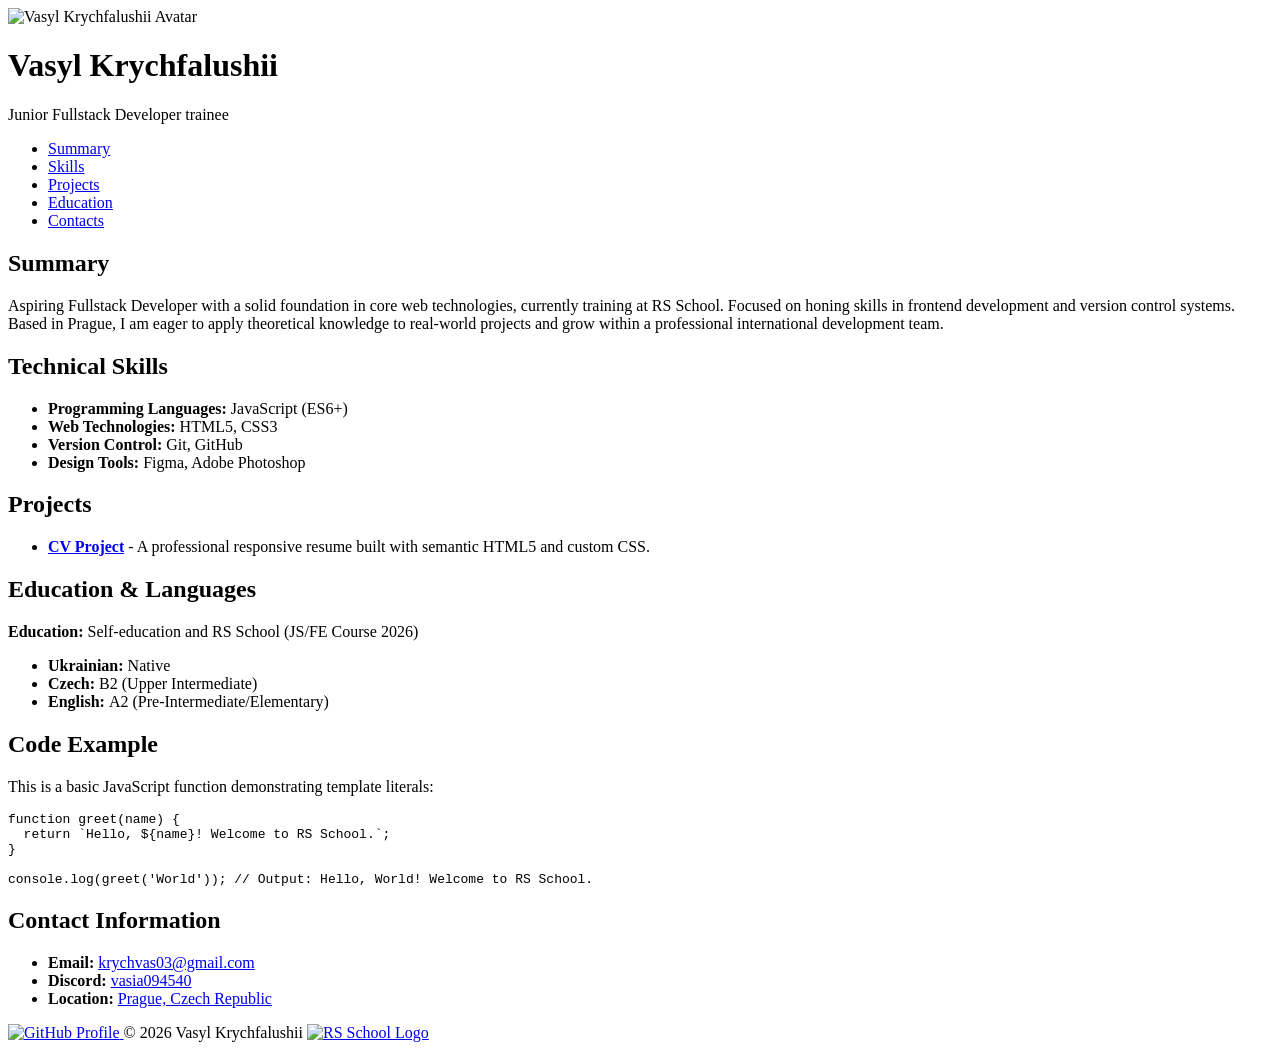
==== index.html @ 63870497 "Rename cv/index.html to index.html" ====
<!DOCTYPE html>
<html lang="en">
<head>
    <meta charset="UTF-8">
    <meta name="viewport" content="width=device-width, initial-scale=1.0">
    <title>CV - Vasyl Krychfalushii</title>
    <link rel="stylesheet" href="style.css">
</head>
<body>

    <header>
        <img src="img/my-photo.jpeg" alt="Vasyl Krychfalushii Avatar" class="profile-photo">

        <h1>Vasyl Krychfalushii</h1>
        <p>Junior Fullstack Developer trainee</p>

        <nav>
            <ul>
                <li><a href="#summary">Summary</a></li>
                <li><a href="#skills">Skills</a></li>
                <li><a href="#projects">Projects</a></li>
                <li><a href="#education">Education</a></li>
                <li><a href="#contacts">Contacts</a></li>
            </ul>
        </nav>
    </header>

    <main>
        <section id="summary">
            <h2>Summary</h2>
            <p>Aspiring Fullstack Developer with a solid foundation in core web technologies, currently training at RS School. Focused on honing skills in frontend development and version control systems. Based in Prague, I am eager to apply theoretical knowledge to real-world projects and grow within a professional international development team.</p>
        </section>

        <section id="skills">
            <h2>Technical Skills</h2>
            <ul>
                <li><strong>Programming Languages:</strong> JavaScript (ES6+)</li>
                <li><strong>Web Technologies:</strong> HTML5, CSS3</li>
                <li><strong>Version Control:</strong> Git, GitHub</li>
                <li><strong>Design Tools:</strong> Figma, Adobe Photoshop</li>
            </ul>
        </section>

        <section id="projects">
            <h2>Projects</h2>
            <ul>
                <li>
                    <strong><a href="https://github.com/KrychVas/rsschool-cv">CV Project</a></strong> -
                    A professional responsive resume built with semantic HTML5 and custom CSS.
                </li>
            </ul>
        </section>

        <section id="education">
            <h2>Education &amp; Languages</h2>
            <p><strong>Education:</strong> Self-education and RS School (JS/FE Course 2026)</p>
            <ul>
                <li><strong>Ukrainian:</strong> Native</li>
                <li><strong>Czech:</strong> B2 (Upper Intermediate)</li>
                <li><strong>English:</strong> А2 (Pre-Intermediate/Elementary)</li>
            </ul>
        </section>

        <section id="code-example-section">
            <h2>Code Example</h2>
            <p>This is a basic JavaScript function demonstrating template literals:</p>
            <div id="code-example">
                <pre><code><span class="keyword">function</span> <span class="function">greet</span>(<span class="parameter">name</span>) {
  <span class="keyword">return</span> <span class="string">`Hello, ${name}! Welcome to RS School.`</span>;
}

<span class="variable">console</span>.<span class="method">log</span>(<span class="function">greet</span>(<span class="string">'World'</span>)); <span class="comment">// Output: Hello, World! Welcome to RS School.</span></code></pre>
            </div>
        </section>

        <section id="contacts">
            <h2>Contact Information</h2>
            <ul class="contact-list">
    <li>
        <strong>Email:</strong>
        <a href="mailto:krychvas03@gmail.com">krychvas03@gmail.com</a>
    </li>
    <li>
        <strong>Discord:</strong>
        <a href="https://discord.com/users/vasia094540" target="_blank" rel="noopener noreferrer">vasia094540</a>
    </li>
    <li>
        <strong>Location:</strong>
        <a href="https://www.google.com/maps/place/Prague" target="_blank" rel="noopener noreferrer">Prague, Czech Republic</a>
    </li>
</ul>
        </section>
    </main>

<footer>
    <div class="footer-container">
        <a href="https://github.com/KrychVas" target="_blank" class="github-link">
            <img src="img/github-logo.svg" alt="GitHub Profile">
        </a>

        <span class="footer-year">© 2026 Vasyl Krychfalushii</span>

        <a href="https://rs.school/js/" target="_blank" class="rs-link">
            <img src="img/rs-school-logo.svg" alt="RS School Logo" class="rs-logo">
        </a>
    </div>
</footer>

</body>
</html>
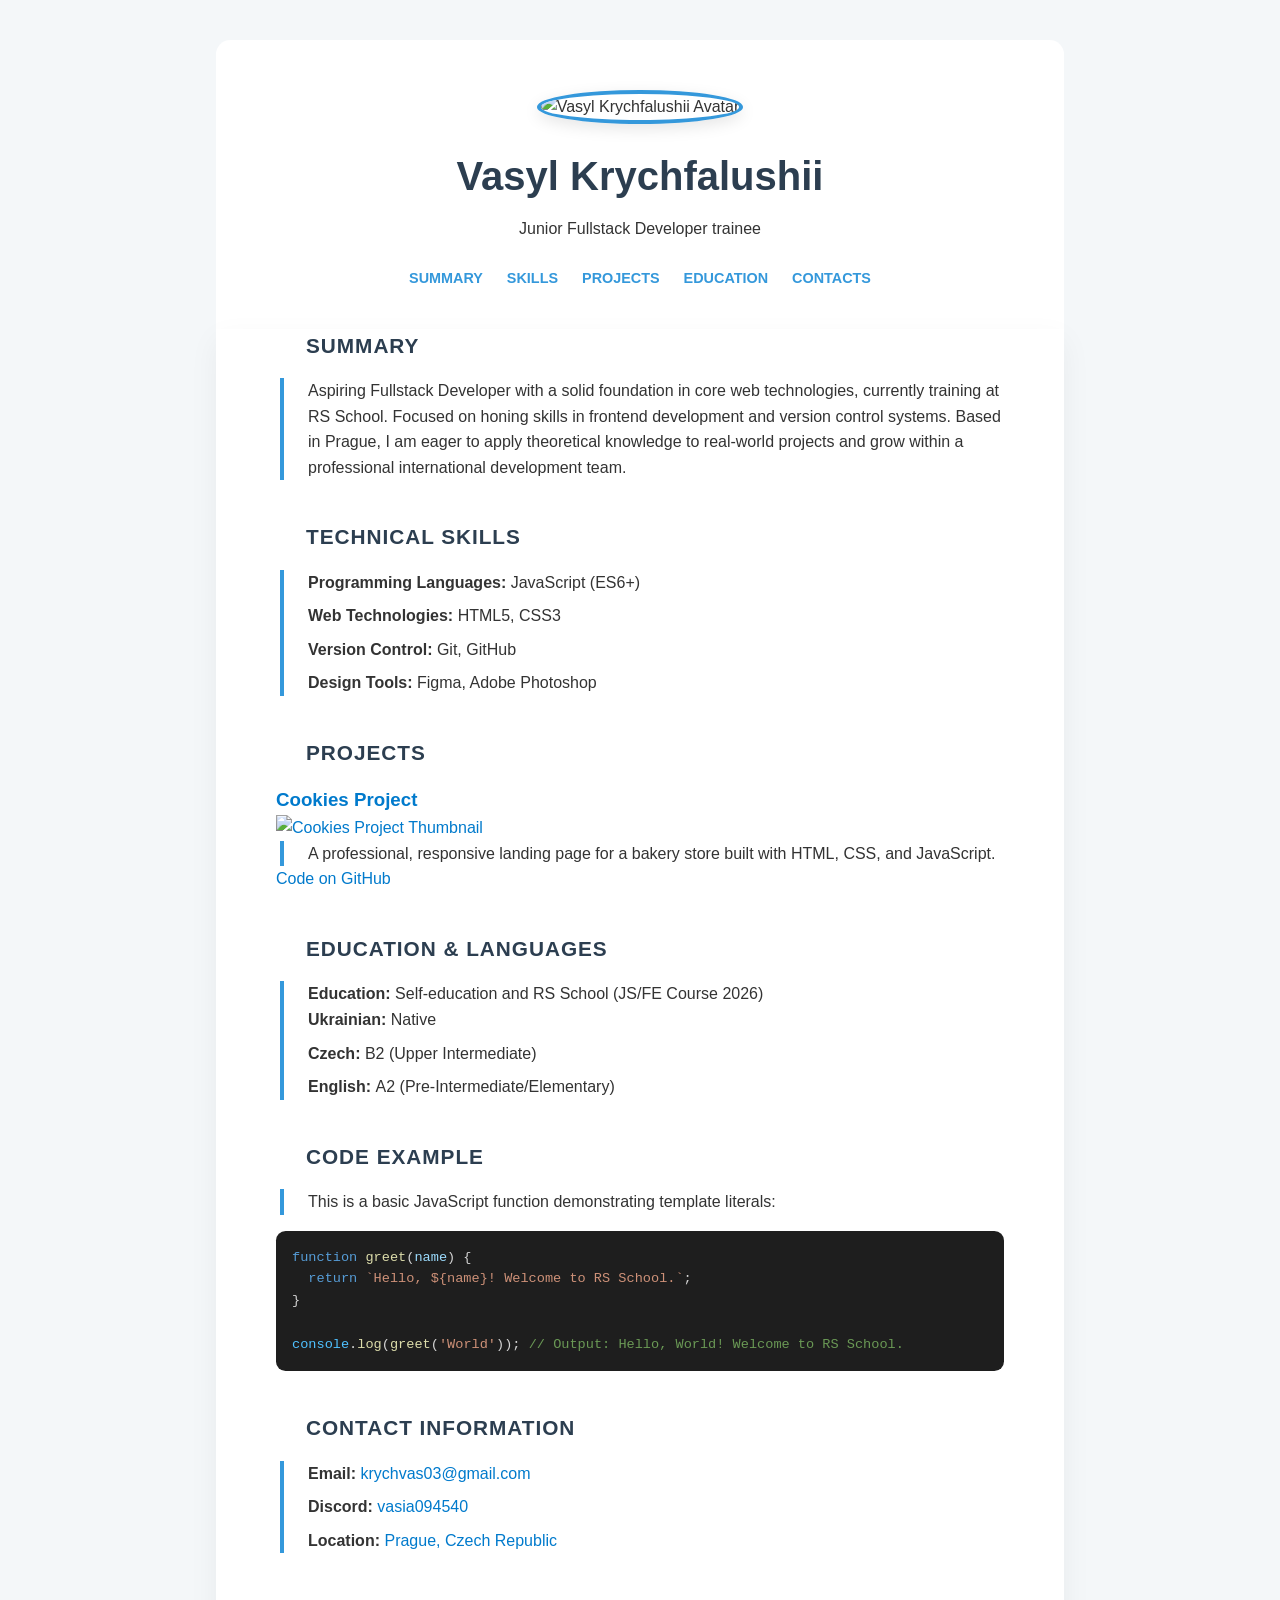
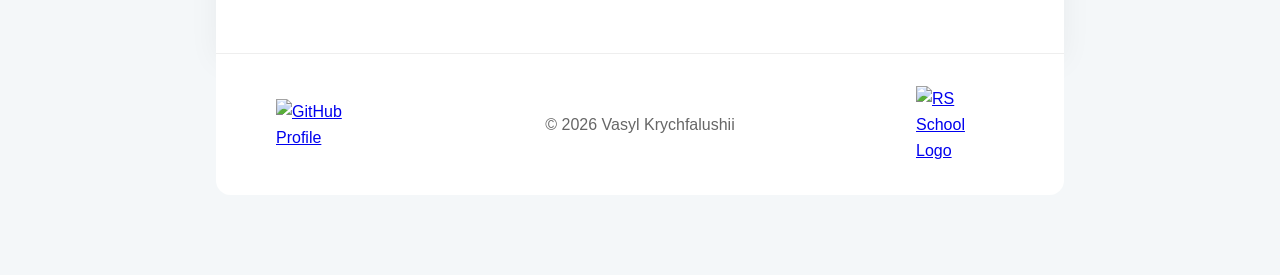
==== commit d2386eb5: "Revamp projects section with new layout and content" ====
--- a/index.html
+++ b/index.html
@@ -41,15 +41,28 @@
             </ul>
         </section>
 
-        <section id="projects">
-            <h2>Projects</h2>
-            <ul>
-                <li>
-                    <strong><a href="https://github.com/KrychVas/rsschool-cv">CV Project</a></strong> -
-                    A professional responsive resume built with semantic HTML5 and custom CSS.
-                </li>
-            </ul>
-        </section>
+        <section class="section section-projects" id="projects">
+    <div class="container">
+        <h2 class="section-title">PROJECTS</h2>
+        
+        <div class="featured-project">
+            <h3 class="featured-project-title">
+                <a href="https://krychvas.github.io/cookies-project/" target="_blank">Cookies Project</a>
+            </h3>
+
+            <a href="https://krychvas.github.io/cookies-project/" target="_blank">
+                <img src="img/cookies-project-thumbnail.png" alt="Cookies Project Thumbnail" width="300">
+            </a>
+            
+            <div class="featured-project-details">
+                <p class="featured-project-description">
+                    A professional, responsive landing page for a bakery store built with HTML, CSS, and JavaScript. 
+                </p>
+                <a href="https://github.com/KrychVas/cookies-project" target="_blank">Code on GitHub</a>
+            </div>
+        </div>
+    </div>
+</section>
 
         <section id="education">
             <h2>Education &amp; Languages</h2>
@@ -100,7 +113,7 @@
 
         <span class="footer-year">© 2026 Vasyl Krychfalushii</span>
 
-        <a href="https://rs.school/js/" target="_blank" class="rs-link">
+        <a href="https://rs.school/courses/javascript" target="_blank" class="rs-link">
             <img src="img/rs-school-logo.svg" alt="RS School Logo" class="rs-logo">
         </a>
     </div>
@@ -108,3 +121,5 @@
 
 </body>
 </html>
+</body>
+</html>
--- a/style.css
+++ b/style.css
@@ -0,0 +1,213 @@
+* {
+    margin: 0;
+    padding: 0;
+    box-sizing: border-box;
+}
+
+html {
+    scroll-behavior: smooth;
+}
+
+body {
+    font-family: 'Segoe UI', Arial, sans-serif;
+    line-height: 1.6;
+    color: #333;
+    background-color: #f4f7f9;
+    padding: 2.5rem 1.25rem;
+}
+
+header, main, footer {
+    max-width: 53rem; /* 848px */
+    margin: 0 auto;
+    background: #fff;
+    padding: 0 3.75rem; /* 60px */
+}
+
+header {
+    padding-top: 3.125rem;
+    padding-bottom: 1.875rem;
+    text-align: center;
+    border-radius: 0.9rem 0.9rem 0 0;
+}
+
+main {
+    padding-bottom: 3.75rem;
+    box-shadow: 0 0.6rem 1.8rem rgba(0,0,0,0.05);
+}
+
+.profile-photo {
+    width: 13.75rem; /* 220px - солідне велике фото */
+    height: 13.75rem;
+    border-radius: 50%;
+    object-fit: cover;
+    border: 0.3rem solid #3498db;
+    margin-bottom: 1.25rem;
+    box-shadow: 0 0.3rem 1rem rgba(0,0,0,0.1);
+}
+
+h1 {
+    font-size: 2.5rem;
+    color: #2c3e50;
+    margin-bottom: 0.5rem;
+}
+
+nav ul {
+    display: flex;
+    justify-content: center;
+    gap: 1.5rem;
+    list-style: none;
+    margin-top: 1.5rem;
+    flex-wrap: wrap;
+}
+
+nav a {
+    text-decoration: none;
+    color: #3498db;
+    font-weight: 600;
+    font-size: 0.9rem;
+    text-transform: uppercase;
+    transition: color 0.3s;
+}
+
+nav a:hover {
+    color: #2980b9;
+}
+
+section {
+    margin-bottom: 2.5rem;
+}
+
+section h2 {
+    color: #2c3e50;
+    font-size: 1.3rem;
+    margin-bottom: 1rem;
+    text-transform: uppercase;
+    letter-spacing: 0.06rem;
+    margin-left: 1.875rem;
+}
+
+section p, section ul {
+    border-left: 0.25rem solid #3498db; /* 4px */
+    padding-left: 1.5rem;
+    margin-left: 0.25rem;
+}
+
+ul { list-style: none; }
+li { margin-bottom: 0.5rem; }
+
+pre {
+    background: #1e1e1e;
+    color: #d4d4d4;
+    padding: 1rem;
+    border-radius: 0.6rem;
+    font-family: 'Consolas', monospace;
+    font-size: 0.85rem;
+    overflow-x: auto;
+    margin-top: 1rem;
+    width: 100%;
+    white-space: pre-wrap;
+    word-wrap: break-word;
+}
+
+.keyword { color: #569cd6; }
+.function { color: #dcdcaa; }
+.parameter { color: #9cdcfe; }
+.string { color: #ce9178; }
+.variable { color: #4fc1ff; }
+.method { color: #dcdcaa; }
+.comment { color: #6a9955; }
+
+main a {
+    color: #007acc;
+    text-decoration: none;
+    transition: color 0.3s;
+}
+
+main a:hover {
+    color: #005a9e;
+    text-decoration: underline;
+}
+
+footer {
+    padding: 2rem 3.75rem;
+    border-top: 1px solid #eee;
+    border-radius: 0 0 0.9rem 0.9rem;
+    margin-bottom: 2.5rem;
+}
+
+.footer-container {
+    display: flex;
+    justify-content: space-between;
+    align-items: center;
+}
+
+.footer-container > * {
+    flex: 1;
+}
+
+.github-link {
+    display: flex;
+    justify-content: flex-start;
+}
+
+.github-link img {
+    width: 5.5rem;
+    height: auto;
+    transition: transform 0.3s;
+}
+
+.github-link:hover img {
+    transform: scale(1.1);
+}
+
+.footer-year {
+    text-align: center;
+    font-weight: 400;
+    color: #666;
+    white-space: nowrap;
+}
+
+.rs-link {
+    display: flex;
+    justify-content: flex-end;
+}
+
+.rs-logo {
+    width: 5.5rem;
+    height: auto;
+    transition: transform 0.3s;
+}
+
+.rs-link:hover .rs-logo {
+    transform: scale(1.1);
+}
+
+@media (max-width: 768px) {
+    header, main, footer {
+        padding: 1.5rem 2rem;
+    }
+
+    section h2 {
+        margin-left: 0;
+    }
+
+    section p, section ul {
+        margin-left: 0;
+        padding-left: 1rem;
+    }
+
+    .footer-container {
+        flex-direction: column;
+        gap: 1.5rem;
+        text-align: center;
+    }
+
+    .github-link, .rs-link {
+        justify-content: center;
+    }
+}
+
+@media (max-width: 480px) {
+    h1 { font-size: 1.8rem; }
+    .profile-photo { width: 10rem; height: 10rem; }
+}
